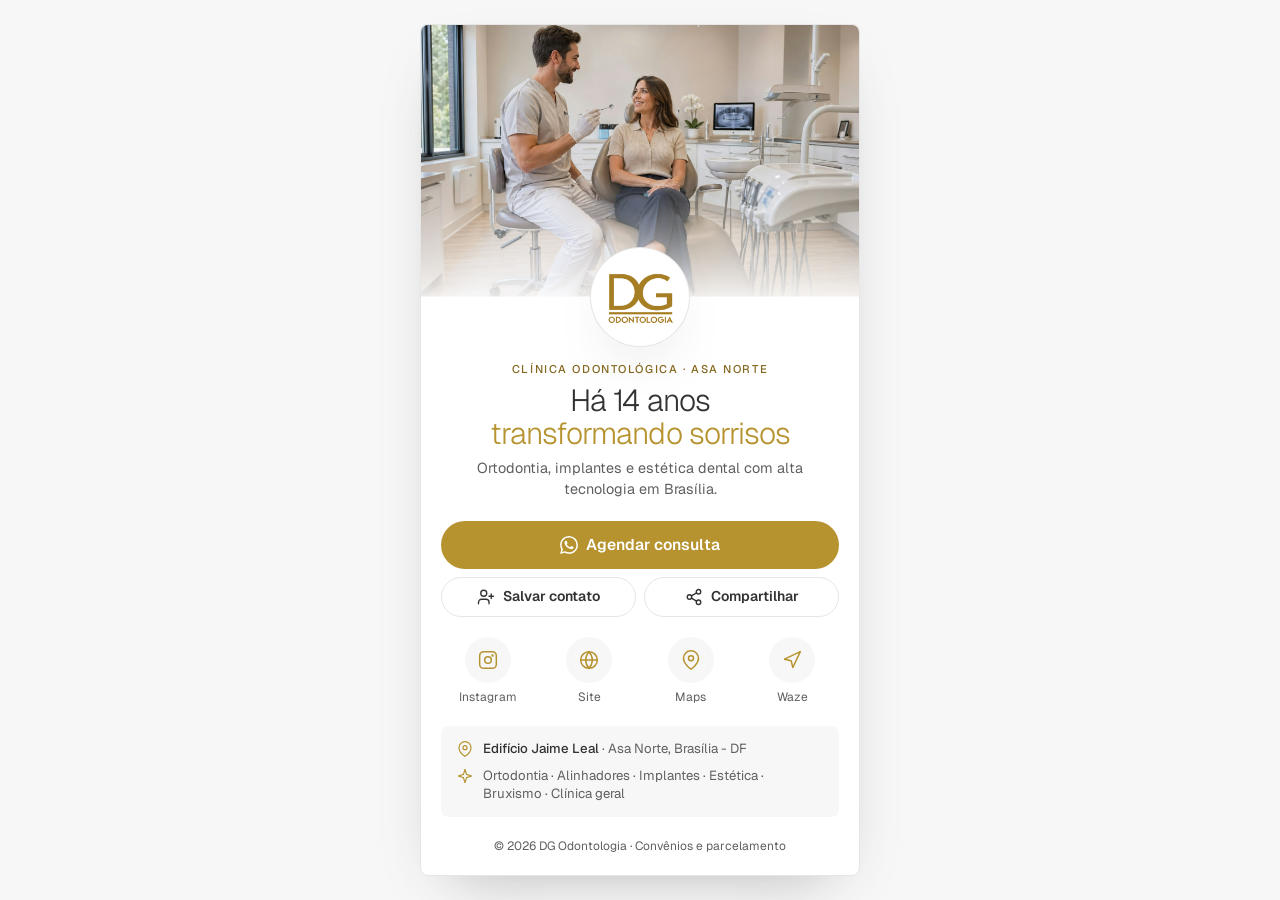
==== cartao.html @ c1a8d440 "Landing page e cartão digital da DG Odontologia Co-Authored-By: Claude Opus 5.5 <noreply@anthropic.c" ====
<!DOCTYPE html>
<html lang="pt-BR">
  <head>
    <meta charset="UTF-8" />
    <meta name="viewport" content="width=device-width, initial-scale=1.0, viewport-fit=cover" />
    <title>DG Odontologia | Cartão digital</title>
    <meta name="description" content="Cartão digital da DG Odontologia. Agende sua consulta, fale pelo WhatsApp e veja como chegar na Asa Norte, Brasília." />
    <meta name="theme-color" content="#FFFFFF" />

    <meta property="og:type" content="website" />
    <meta property="og:site_name" content="DG Odontologia" />
    <meta property="og:title" content="DG Odontologia | Cartão digital" />
    <meta property="og:description" content="Há 14 anos transformando sorrisos na Asa Norte, Brasília." />
    <!-- Ao publicar, troque DOMINIO pelo endereço final (mesmo esquema do index.html). -->
    <meta property="og:url" content="https://DOMINIO/cartao.html" />
    <meta property="og:image" content="https://DOMINIO/assets/og-dg.jpg" />
    <meta property="og:image:width" content="1200" />
    <meta property="og:image:height" content="630" />
    <meta property="og:locale" content="pt_BR" />

    <link rel="icon" href="assets/logo-dg.png" />
    <link rel="apple-touch-icon" href="assets/logo-dg.png" />
    <link rel="preconnect" href="https://fonts.googleapis.com" />
    <link rel="preconnect" href="https://fonts.gstatic.com" crossorigin />
    <link href="https://fonts.googleapis.com/css2?family=Geist:wght@300..600&display=swap" rel="stylesheet" />
    <style>
      /* ============================================================
         DG Odontologia — Cartão digital
         Mesmos tokens da LP (styles.css): dourado #B6932F, hover #927426,
         fundos #FFFFFF / #F7F7F7, texto #333333, Geist, botões em pílula.

         Tudo cabe em uma tela: o cartão tem a altura da tela e a foto
         de capa (flex: 1) ocupa só o espaço que sobra do conteúdo.
         ============================================================ */
      :root {
        color-scheme: light;

        --bg: #ffffff;
        --bg-alt: #f7f7f7;
        --ink: #333333;
        --ink-soft: #5f5f5f;
        --line: rgb(51 51 51 / 0.12);
        --accent: #b6932f;
        --accent-hover: #927426;
        --accent-ink: #84681f;
        --on-accent: #ffffff;
        --shadow: 0 24px 60px -32px rgb(51 51 51 / 0.4);

        --font: "Geist", ui-sans-serif, -apple-system, BlinkMacSystemFont, "Segoe UI", sans-serif;
        --r: 8px;
        --ease: cubic-bezier(0.16, 1, 0.3, 1);
        --gap: clamp(0.75rem, 2.2vh, 1.25rem);
        --pad-x: 1.25rem;
      }

      *, *::before, *::after { box-sizing: border-box; }
      * { margin: 0; padding: 0; }

      body {
        font-family: var(--font); font-size: 1rem; line-height: 1.5;
        color: var(--ink); background: var(--bg-alt);
        -webkit-font-smoothing: antialiased; overflow-x: clip;
        display: flex; justify-content: center; align-items: center;
        min-height: 100vh; min-height: 100dvh;
      }

      img, svg { display: block; max-width: 100%; }
      a { color: inherit; text-decoration: none; }
      ul { list-style: none; }
      button { font: inherit; color: inherit; }
      :focus-visible { outline: 2px solid var(--accent); outline-offset: 3px; }

      h1 { font-weight: 300; letter-spacing: -0.03em; line-height: 1.08; text-wrap: balance; }
      h1 em { font-style: normal; color: var(--accent); }

      .eyebrow {
        font-size: 0.7rem; font-weight: 500; text-transform: uppercase; letter-spacing: 0.14em;
        color: var(--accent-ink);
      }

      /* ---------- Cartão ---------- */
      .card {
        width: 100%; max-width: 440px; background: var(--bg);
        height: 100vh; height: 100dvh;
        display: flex; flex-direction: column;
        padding-bottom: env(safe-area-inset-bottom);
      }
      @media (min-width: 480px) {
        .card {
          height: min(100dvh - 3rem, 860px);
          border-radius: var(--r); overflow: hidden; box-shadow: var(--shadow); border: 1px solid var(--line);
        }
      }

      .cover { position: relative; flex: 1 1 auto; min-height: 88px; max-height: 38vh; background: var(--bg-alt); overflow: hidden; }
      .cover img { width: 100%; height: 100%; object-fit: cover; object-position: 55% 35%; }
      .cover::after {
        content: ""; position: absolute; inset: auto 0 0; height: 45%;
        background: linear-gradient(to top, rgb(255 255 255 / 0.9), transparent);
      }

      .identity { flex: none; padding: 0 var(--pad-x); text-align: center; position: relative; z-index: 1; }
      .identity__logo {
        --size: clamp(76px, 12vh, 100px);
        width: var(--size); height: var(--size); margin: calc(var(--size) / -2) auto 0; border-radius: 50%;
        background: var(--bg); border: 1px solid var(--line); box-shadow: var(--shadow);
        display: grid; place-items: center;
      }
      .identity__logo img { width: 75%; height: auto; }
      .identity .eyebrow { margin-top: clamp(0.6rem, 1.6vh, 1rem); }
      .identity h1 { margin-top: 0.4rem; font-size: clamp(1.45rem, 3.6vh, 1.9rem); }
      .identity .lede { margin: 0.5rem auto 0; max-width: 34ch; color: var(--ink-soft); font-size: 0.9rem; }
      @media (max-height: 700px) { .identity .lede { display: none; } }

      .body {
        flex: none; padding: var(--gap) var(--pad-x) 0;
        display: grid; gap: var(--gap);
      }

      /* ---------- Botões (iguais à LP) ---------- */
      .btn {
        display: inline-flex; align-items: center; justify-content: center; gap: 0.5rem;
        min-height: 3rem; padding: 0 1.6rem; border-radius: 999px; border: 1px solid transparent;
        font-weight: 600; font-size: 0.975rem; white-space: nowrap; cursor: pointer; background: none;
        transition: transform 0.3s var(--ease), background-color 0.3s var(--ease), border-color 0.3s var(--ease), color 0.3s var(--ease);
      }
      .btn:active { transform: translateY(1px) scale(0.98); }
      .btn svg { width: 18px; height: 18px; flex: none; }
      .btn--primary { background: var(--accent); color: var(--on-accent); }
      .btn--primary:hover { background: var(--accent-hover); }
      .btn--ghost { border-color: var(--line); color: var(--ink); }
      .btn--ghost:hover { border-color: var(--accent); color: var(--accent-ink); }
      .btn--sm { min-height: 2.5rem; padding: 0 0.9rem; font-size: 0.875rem; }

      .cta { display: grid; gap: 0.5rem; }
      .cta .btn { width: 100%; }
      .cta__row { display: grid; grid-template-columns: 1fr 1fr; gap: 0.5rem; }

      /* ---------- Atalhos (ícones) ---------- */
      .shortcuts { display: grid; grid-template-columns: repeat(4, 1fr); gap: 0.5rem; }
      .shortcuts a { display: grid; justify-items: center; gap: 0.35rem; font-size: 0.75rem; color: var(--ink-soft); }
      .shortcuts__ico {
        width: 46px; height: 46px; border-radius: 50%;
        display: grid; place-items: center; background: var(--bg-alt); color: var(--accent);
        transition: background-color 0.3s var(--ease), color 0.3s var(--ease), transform 0.3s var(--ease);
      }
      .shortcuts__ico svg { width: 20px; height: 20px; }
      .shortcuts a:hover .shortcuts__ico { background: var(--accent); color: var(--on-accent); transform: translateY(-2px); }
      .shortcuts a:hover { color: var(--accent-ink); }

      /* ---------- Informações ---------- */
      .info {
        padding: 0.85rem 1rem; border-radius: var(--r); background: var(--bg-alt);
        display: grid; gap: 0.55rem; font-size: 0.825rem; line-height: 1.4; color: var(--ink-soft);
      }
      .info li { display: flex; gap: 0.6rem; align-items: flex-start; }
      .info svg { flex: none; width: 16px; height: 16px; margin-top: 1px; color: var(--accent); }
      .info strong { color: var(--ink); font-weight: 500; }

      .foot { flex: none; padding: var(--gap) var(--pad-x); text-align: center; font-size: 0.75rem; color: var(--ink-soft); }

      .toast {
        position: fixed; left: 50%; bottom: 1.25rem; translate: -50% 1rem;
        padding: 0.6rem 1.1rem; border-radius: 999px; background: var(--ink); color: #fff;
        font-size: 0.875rem; opacity: 0; pointer-events: none;
        transition: opacity 0.3s var(--ease), translate 0.3s var(--ease);
      }
      .toast.is-visible { opacity: 1; translate: -50% 0; }

      /* Telas bem baixas (ex.: iPhone SE 1ª geração): compacta mais */
      @media (max-height: 600px) {
        :root { --gap: 0.6rem; }
        .btn { min-height: 2.75rem; }
        .btn--sm { min-height: 2.25rem; }
        .shortcuts__ico { width: 40px; height: 40px; }
        .info li:nth-child(2) { display: none; }
      }
      @media (max-width: 340px) {
        :root { --pad-x: 1rem; }
        .btn--sm { font-size: 0.8rem; padding: 0 0.6rem; }
      }

      /* ---------- Movimento ---------- */
      @media (prefers-reduced-motion: no-preference) {
        .enter { animation: rise 0.9s var(--ease) both; animation-delay: calc(var(--i) * 80ms + 100ms); }
        .cover img { animation: unveil 1.3s var(--ease) both; }
      }
      @keyframes rise { from { opacity: 0; transform: translateY(14px); } }
      @keyframes unveil { from { clip-path: inset(100% 0 0 0); } to { clip-path: inset(0 0 0 0); } }
    </style>
  </head>
  <body>
    <main class="card">
      <figure class="cover">
        <img src="assets/hero-consulta.jpg" alt="" width="1600" height="1200" fetchpriority="high" decoding="async" />
      </figure>

      <header class="identity">
        <div class="identity__logo enter" style="--i: 0">
          <img src="assets/logo-dg.png" alt="DG Odontologia" width="256" height="256" />
        </div>
        <p class="eyebrow enter" style="--i: 1">Clínica odontológica · Asa Norte</p>
        <h1 class="enter" style="--i: 2">Há 14 anos <em>transformando sorrisos</em></h1>
        <p class="lede enter" style="--i: 3">Ortodontia, implantes e estética dental com alta tecnologia em Brasília.</p>
      </header>

      <div class="body">
        <div class="cta enter" style="--i: 4">
          <a class="btn btn--primary" data-link="whatsapp" target="_blank" rel="noopener noreferrer">
            <svg viewBox="0 0 24 24" aria-hidden="true"><path fill="currentColor" d="M17.472 14.382c-.297-.149-1.758-.867-2.03-.967-.273-.099-.471-.148-.67.15-.197.297-.767.966-.94 1.164-.173.199-.347.223-.644.075-.297-.15-1.255-.463-2.39-1.475-.883-.788-1.48-1.761-1.653-2.059-.173-.297-.018-.458.13-.606.134-.133.298-.347.446-.52.149-.174.198-.298.298-.497.099-.198.05-.371-.025-.52-.075-.149-.669-1.612-.916-2.207-.242-.579-.487-.5-.669-.51-.173-.008-.371-.01-.57-.01-.198 0-.52.074-.792.372-.272.297-1.04 1.016-1.04 2.479 0 1.462 1.065 2.875 1.213 3.074.149.198 2.096 3.2 5.077 4.487.709.306 1.262.489 1.694.625.712.227 1.36.195 1.871.118.571-.085 1.758-.719 2.006-1.413.248-.694.248-1.289.173-1.413-.074-.124-.272-.198-.57-.347m-5.421 7.403h-.004a9.87 9.87 0 01-5.031-1.378l-.361-.214-3.741.982.998-3.648-.235-.374a9.86 9.86 0 01-1.51-5.26c.001-5.45 4.436-9.884 9.888-9.884 2.64 0 5.122 1.03 6.988 2.898a9.825 9.825 0 012.893 6.994c-.003 5.45-4.437 9.884-9.885 9.884m8.413-18.297A11.815 11.815 0 0012.05 0C5.495 0 .16 5.335.157 11.892c0 2.096.547 4.142 1.588 5.945L.057 24l6.305-1.654a11.882 11.882 0 005.683 1.448h.005c6.554 0 11.89-5.335 11.893-11.893a11.821 11.821 0 00-3.48-8.413Z"/></svg>
            Agendar consulta
          </a>
          <div class="cta__row">
            <button class="btn btn--ghost btn--sm" id="salvarContato" type="button">
              <svg viewBox="0 0 24 24" fill="none" stroke="currentColor" stroke-width="1.8" stroke-linecap="round" stroke-linejoin="round" aria-hidden="true"><path d="M16 21v-2a4 4 0 0 0-4-4H6a4 4 0 0 0-4 4v2"/><circle cx="9" cy="7" r="4"/><path d="M19 8v6M22 11h-6"/></svg>
              Salvar contato
            </button>
            <button class="btn btn--ghost btn--sm" id="compartilhar" type="button">
              <svg viewBox="0 0 24 24" fill="none" stroke="currentColor" stroke-width="1.8" stroke-linecap="round" stroke-linejoin="round" aria-hidden="true"><circle cx="18" cy="5" r="3"/><circle cx="6" cy="12" r="3"/><circle cx="18" cy="19" r="3"/><path d="M8.6 13.5l6.8 4M15.4 6.5l-6.8 4"/></svg>
              Compartilhar
            </button>
          </div>
        </div>

        <nav class="shortcuts enter" style="--i: 5" aria-label="Contatos">
          <a data-link="instagram" target="_blank" rel="noopener noreferrer">
            <span class="shortcuts__ico"><svg viewBox="0 0 24 24" fill="none" stroke="currentColor" stroke-width="1.8" stroke-linecap="round" stroke-linejoin="round" aria-hidden="true"><rect x="2" y="2" width="20" height="20" rx="5"/><circle cx="12" cy="12" r="4"/><circle cx="17.5" cy="6.5" r=".6" fill="currentColor"/></svg></span>
            Instagram
          </a>
          <a href="index.html">
            <span class="shortcuts__ico"><svg viewBox="0 0 24 24" fill="none" stroke="currentColor" stroke-width="1.8" stroke-linecap="round" stroke-linejoin="round" aria-hidden="true"><circle cx="12" cy="12" r="10"/><path d="M2 12h20M12 2a15.3 15.3 0 0 1 4 10 15.3 15.3 0 0 1-4 10 15.3 15.3 0 0 1-4-10 15.3 15.3 0 0 1 4-10z"/></svg></span>
            Site
          </a>
          <a data-link="maps" target="_blank" rel="noopener noreferrer">
            <span class="shortcuts__ico"><svg viewBox="0 0 24 24" fill="none" stroke="currentColor" stroke-width="1.8" stroke-linecap="round" stroke-linejoin="round" aria-hidden="true"><path d="M21 10c0 7-9 13-9 13S3 17 3 10a9 9 0 0 1 18 0z"/><circle cx="12" cy="10" r="3"/></svg></span>
            Maps
          </a>
          <a data-link="waze" target="_blank" rel="noopener noreferrer">
            <span class="shortcuts__ico"><svg viewBox="0 0 24 24" fill="none" stroke="currentColor" stroke-width="1.8" stroke-linecap="round" stroke-linejoin="round" aria-hidden="true"><path d="M3 11l19-9-9 19-2-8-8-2z"/></svg></span>
            Waze
          </a>
        </nav>

        <ul class="info enter" style="--i: 6">
          <!-- TODO: confirmar endereço completo (bloco/sala) com a clínica -->
          <li>
            <svg viewBox="0 0 24 24" fill="none" stroke="currentColor" stroke-width="1.8" stroke-linecap="round" stroke-linejoin="round" aria-hidden="true"><path d="M21 10c0 7-9 13-9 13S3 17 3 10a9 9 0 0 1 18 0z"/><circle cx="12" cy="10" r="3"/></svg>
            <span><strong>Edifício Jaime Leal</strong> · Asa Norte, Brasília - DF</span>
          </li>
          <li>
            <svg viewBox="0 0 24 24" fill="none" stroke="currentColor" stroke-width="1.8" stroke-linecap="round" stroke-linejoin="round" aria-hidden="true"><path d="M12 2l2.4 7.6L22 12l-7.6 2.4L12 22l-2.4-7.6L2 12l7.6-2.4z"/></svg>
            <span>Ortodontia · Alinhadores · Implantes · Estética · Bruxismo · Clínica geral</span>
          </li>
        </ul>
      </div>

      <footer class="foot">© <span id="anoAtual">2026</span> DG Odontologia · Convênios e parcelamento</footer>
    </main>

    <div class="toast" id="toast" role="status" aria-live="polite"></div>

    <script>
      (function () {
        "use strict";

        /* Dados da clínica: edite aqui */
        var CLINICA = {
          nome: "DG Odontologia",
          whatsapp: "556181386671",
          instagram: "dgodontodf",
          endereco: "Edifício Jaime Leal - Asa Norte, Brasília - DF",
          mensagem: "Olá! Vim pelo cartão digital e gostaria de agendar uma consulta."
        };

        var end = encodeURIComponent(CLINICA.endereco);
        var links = {
          whatsapp: "https://wa.me/" + CLINICA.whatsapp + "?text=" + encodeURIComponent(CLINICA.mensagem),
          instagram: "https://www.instagram.com/" + CLINICA.instagram + "/",
          maps: "https://www.google.com/maps/search/?api=1&query=" + end,
          waze: "https://waze.com/ul?q=" + end + "&navigate=yes"
        };

        document.querySelectorAll("[data-link]").forEach(function (el) { el.href = links[el.dataset.link]; });
        document.getElementById("anoAtual").textContent = String(new Date().getFullYear());

        var toastEl = document.getElementById("toast");
        var toastTimer;
        function toast(msg) {
          toastEl.textContent = msg;
          toastEl.classList.add("is-visible");
          clearTimeout(toastTimer);
          toastTimer = setTimeout(function () { toastEl.classList.remove("is-visible"); }, 2200);
        }

        /* Baixa um .vcf para o paciente adicionar a clínica aos contatos */
        document.getElementById("salvarContato").addEventListener("click", function () {
          var vcard = [
            "BEGIN:VCARD",
            "VERSION:3.0",
            "FN:" + CLINICA.nome,
            "ORG:" + CLINICA.nome,
            "TEL;TYPE=CELL:+" + CLINICA.whatsapp,
            "ADR;TYPE=WORK:;;Edifício Jaime Leal;Brasília;DF;;Brasil",
            "URL:" + links.instagram,
            "END:VCARD"
          ].join("\r\n");
          var a = document.createElement("a");
          a.href = URL.createObjectURL(new Blob([vcard], { type: "text/vcard;charset=utf-8" }));
          a.download = "DG-Odontologia.vcf";
          document.body.appendChild(a);
          a.click();
          a.remove();
          setTimeout(function () { URL.revokeObjectURL(a.href); }, 1000);
        });

        document.getElementById("compartilhar").addEventListener("click", function () {
          var data = { title: CLINICA.nome, text: "Cartão digital da DG Odontologia", url: location.href };
          if (navigator.share) {
            navigator.share(data).catch(function () {});
          } else if (navigator.clipboard) {
            navigator.clipboard.writeText(location.href).then(
              function () { toast("Link copiado!"); },
              function () { toast("Copie o link na barra do navegador"); }
            );
          } else {
            toast("Copie o link na barra do navegador");
          }
        });
      })();
    </script>
  </body>
</html>
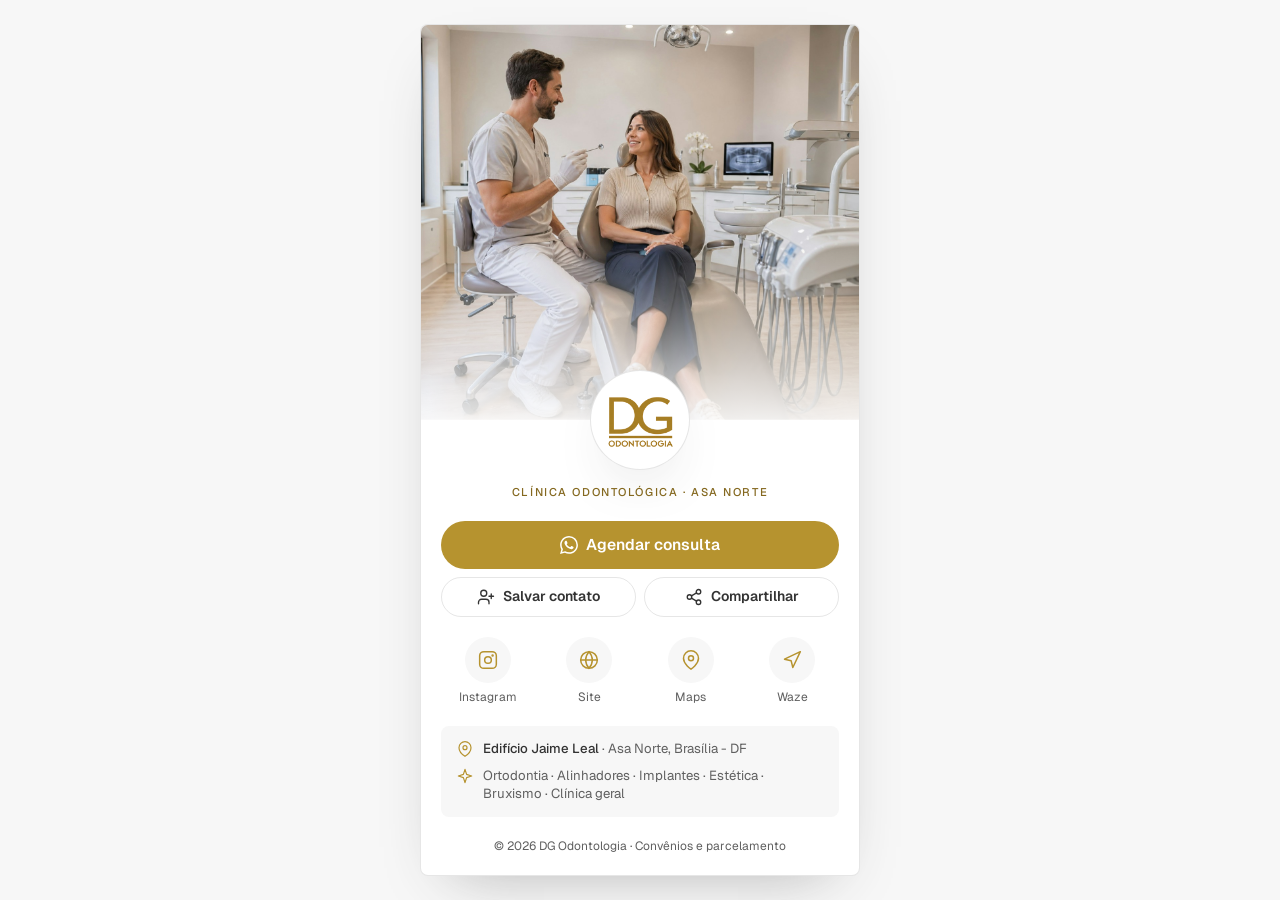
==== commit 30c93fb3: "Cartão: remove título e subtítulo e amplia a foto de capa Co-Authored-By: Claude Opus 5.5 <noreply@a" ====
--- a/cartao.html
+++ b/cartao.html
@@ -70,8 +70,6 @@
       button { font: inherit; color: inherit; }
       :focus-visible { outline: 2px solid var(--accent); outline-offset: 3px; }
 
-      h1 { font-weight: 300; letter-spacing: -0.03em; line-height: 1.08; text-wrap: balance; }
-      h1 em { font-style: normal; color: var(--accent); }
 
       .eyebrow {
         font-size: 0.7rem; font-weight: 500; text-transform: uppercase; letter-spacing: 0.14em;
@@ -92,7 +90,7 @@
         }
       }
 
-      .cover { position: relative; flex: 1 1 auto; min-height: 88px; max-height: 38vh; background: var(--bg-alt); overflow: hidden; }
+      .cover { position: relative; flex: 1 1 auto; min-height: 88px; max-height: 55vh; background: var(--bg-alt); overflow: hidden; }
       .cover img { width: 100%; height: 100%; object-fit: cover; object-position: 55% 35%; }
       .cover::after {
         content: ""; position: absolute; inset: auto 0 0; height: 45%;
@@ -108,9 +106,6 @@
       }
       .identity__logo img { width: 75%; height: auto; }
       .identity .eyebrow { margin-top: clamp(0.6rem, 1.6vh, 1rem); }
-      .identity h1 { margin-top: 0.4rem; font-size: clamp(1.45rem, 3.6vh, 1.9rem); }
-      .identity .lede { margin: 0.5rem auto 0; max-width: 34ch; color: var(--ink-soft); font-size: 0.9rem; }
-      @media (max-height: 700px) { .identity .lede { display: none; } }
 
       .body {
         flex: none; padding: var(--gap) var(--pad-x) 0;
@@ -200,8 +195,6 @@
           <img src="assets/logo-dg.png" alt="DG Odontologia" width="256" height="256" />
         </div>
         <p class="eyebrow enter" style="--i: 1">Clínica odontológica · Asa Norte</p>
-        <h1 class="enter" style="--i: 2">Há 14 anos <em>transformando sorrisos</em></h1>
-        <p class="lede enter" style="--i: 3">Ortodontia, implantes e estética dental com alta tecnologia em Brasília.</p>
       </header>
 
       <div class="body">
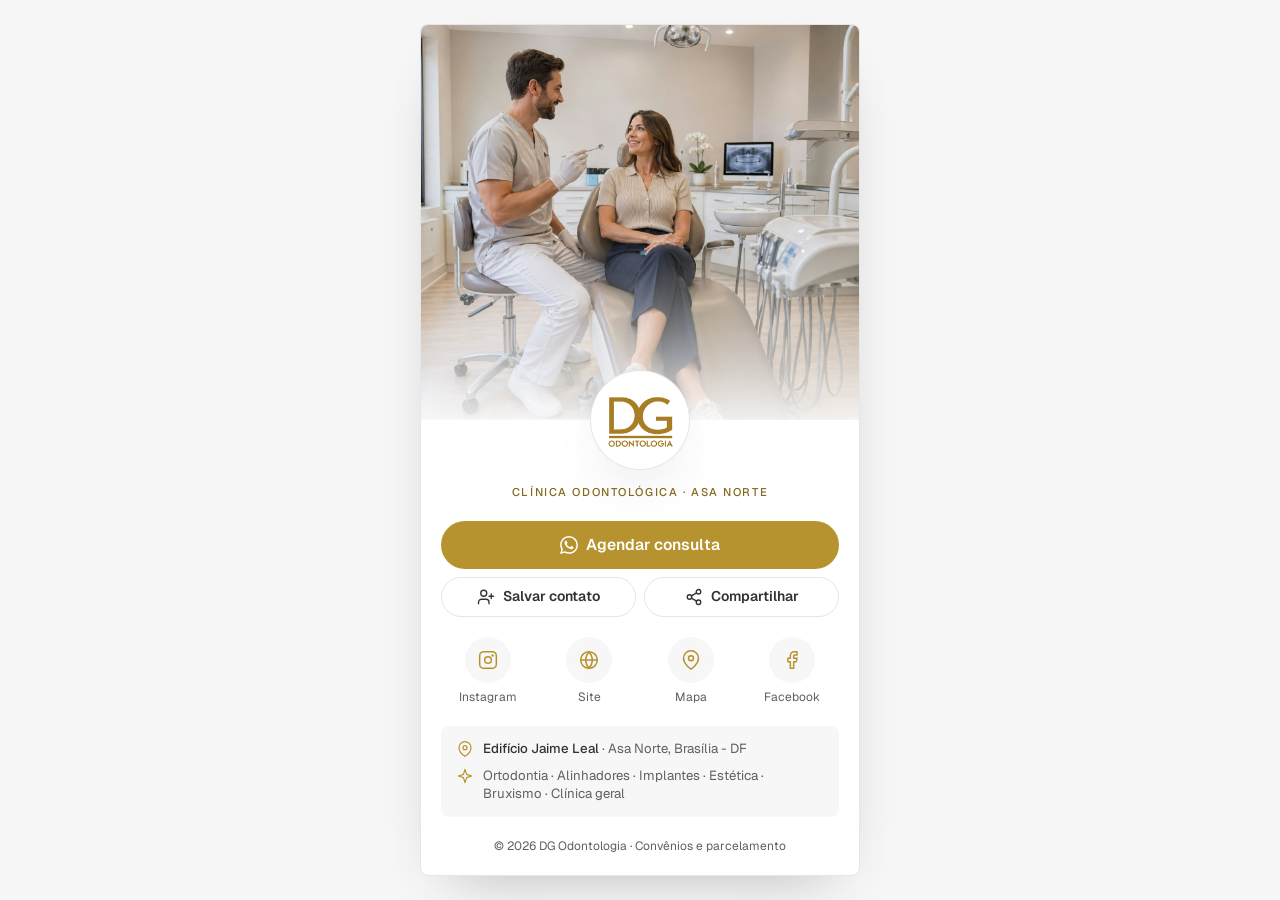
==== commit 8a53257a: "LP: menu centralizado, degradê no hero, cursor dourado e card de endereço no canto do mapa Cartão: b" ====
--- a/cartao.html
+++ b/cartao.html
@@ -132,8 +132,7 @@
       .cta__row { display: grid; grid-template-columns: 1fr 1fr; gap: 0.5rem; }
 
       /* ---------- Atalhos (ícones) ---------- */
-      .shortcuts { display: grid; grid-template-columns: repeat(4, 1fr); gap: 0.5rem; }
-      .shortcuts a { display: grid; justify-items: center; gap: 0.35rem; font-size: 0.75rem; color: var(--ink-soft); }
+      .shortcuts { display: grid; grid-auto-flow: column; grid-auto-columns: 1fr; gap: 0.5rem; }      .shortcuts a { display: grid; justify-items: center; gap: 0.35rem; font-size: 0.75rem; color: var(--ink-soft); }
       .shortcuts__ico {
         width: 46px; height: 46px; border-radius: 50%;
         display: grid; place-items: center; background: var(--bg-alt); color: var(--accent);
@@ -224,13 +223,13 @@
             <span class="shortcuts__ico"><svg viewBox="0 0 24 24" fill="none" stroke="currentColor" stroke-width="1.8" stroke-linecap="round" stroke-linejoin="round" aria-hidden="true"><circle cx="12" cy="12" r="10"/><path d="M2 12h20M12 2a15.3 15.3 0 0 1 4 10 15.3 15.3 0 0 1-4 10 15.3 15.3 0 0 1-4-10 15.3 15.3 0 0 1 4-10z"/></svg></span>
             Site
           </a>
-          <a data-link="maps" target="_blank" rel="noopener noreferrer">
+          <a data-link="mapa" id="linkMapa" target="_blank" rel="noopener noreferrer">
             <span class="shortcuts__ico"><svg viewBox="0 0 24 24" fill="none" stroke="currentColor" stroke-width="1.8" stroke-linecap="round" stroke-linejoin="round" aria-hidden="true"><path d="M21 10c0 7-9 13-9 13S3 17 3 10a9 9 0 0 1 18 0z"/><circle cx="12" cy="10" r="3"/></svg></span>
-            Maps
-          </a>
-          <a data-link="waze" target="_blank" rel="noopener noreferrer">
-            <span class="shortcuts__ico"><svg viewBox="0 0 24 24" fill="none" stroke="currentColor" stroke-width="1.8" stroke-linecap="round" stroke-linejoin="round" aria-hidden="true"><path d="M3 11l19-9-9 19-2-8-8-2z"/></svg></span>
-            Waze
+            Mapa
+          </a>
+          <a data-link="facebook" id="linkFacebook" target="_blank" rel="noopener noreferrer">
+            <span class="shortcuts__ico"><svg viewBox="0 0 24 24" fill="none" stroke="currentColor" stroke-width="1.8" stroke-linecap="round" stroke-linejoin="round" aria-hidden="true"><path d="M18 2h-3a5 5 0 0 0-5 5v3H7v4h3v8h4v-8h3l1-4h-4V7a1 1 0 0 1 1-1h3z"/></svg></span>
+            Facebook
           </a>
         </nav>
 
@@ -261,20 +260,34 @@
           nome: "DG Odontologia",
           whatsapp: "556181386671",
           instagram: "dgodontodf",
+          facebook: "",   // TODO: link completo da página (https://www.facebook.com/...). Vazio = abre a busca no Facebook
           endereco: "Edifício Jaime Leal - Asa Norte, Brasília - DF",
           mensagem: "Olá! Vim pelo cartão digital e gostaria de agendar uma consulta."
         };
 
         var end = encodeURIComponent(CLINICA.endereco);
+
+        /* Mapa: um link só, e o aparelho escolhe o app.
+           Android: "geo:" abre a lista de apps de mapa instalados (Google Maps, Waze...).
+           iPhone/iPad: abre o app de mapas do sistema.
+           Computador: Google Maps no navegador. */
+        var ua = navigator.userAgent;
+        var isAndroid = /Android/i.test(ua);
+        var isIOS = /iPhone|iPad|iPod/i.test(ua) || (navigator.platform === "MacIntel" && navigator.maxTouchPoints > 1);
+        var mapa = isAndroid ? "geo:0,0?q=" + end
+          : isIOS ? "https://maps.apple.com/?q=" + end
+          : "https://www.google.com/maps/search/?api=1&query=" + end;
+
         var links = {
           whatsapp: "https://wa.me/" + CLINICA.whatsapp + "?text=" + encodeURIComponent(CLINICA.mensagem),
           instagram: "https://www.instagram.com/" + CLINICA.instagram + "/",
-          maps: "https://www.google.com/maps/search/?api=1&query=" + end,
-          waze: "https://waze.com/ul?q=" + end + "&navigate=yes"
+          facebook: CLINICA.facebook || "https://www.facebook.com/search/top?q=" + encodeURIComponent(CLINICA.nome + " Brasília"),
+          mapa: mapa
         };
 
         document.querySelectorAll("[data-link]").forEach(function (el) { el.href = links[el.dataset.link]; });
-        document.getElementById("anoAtual").textContent = String(new Date().getFullYear());
+        /* No celular o mapa abre direto no app; sem nova aba em branco */
+        if (isAndroid || isIOS) document.getElementById("linkMapa").removeAttribute("target");        document.getElementById("anoAtual").textContent = String(new Date().getFullYear());
 
         var toastEl = document.getElementById("toast");
         var toastTimer;
